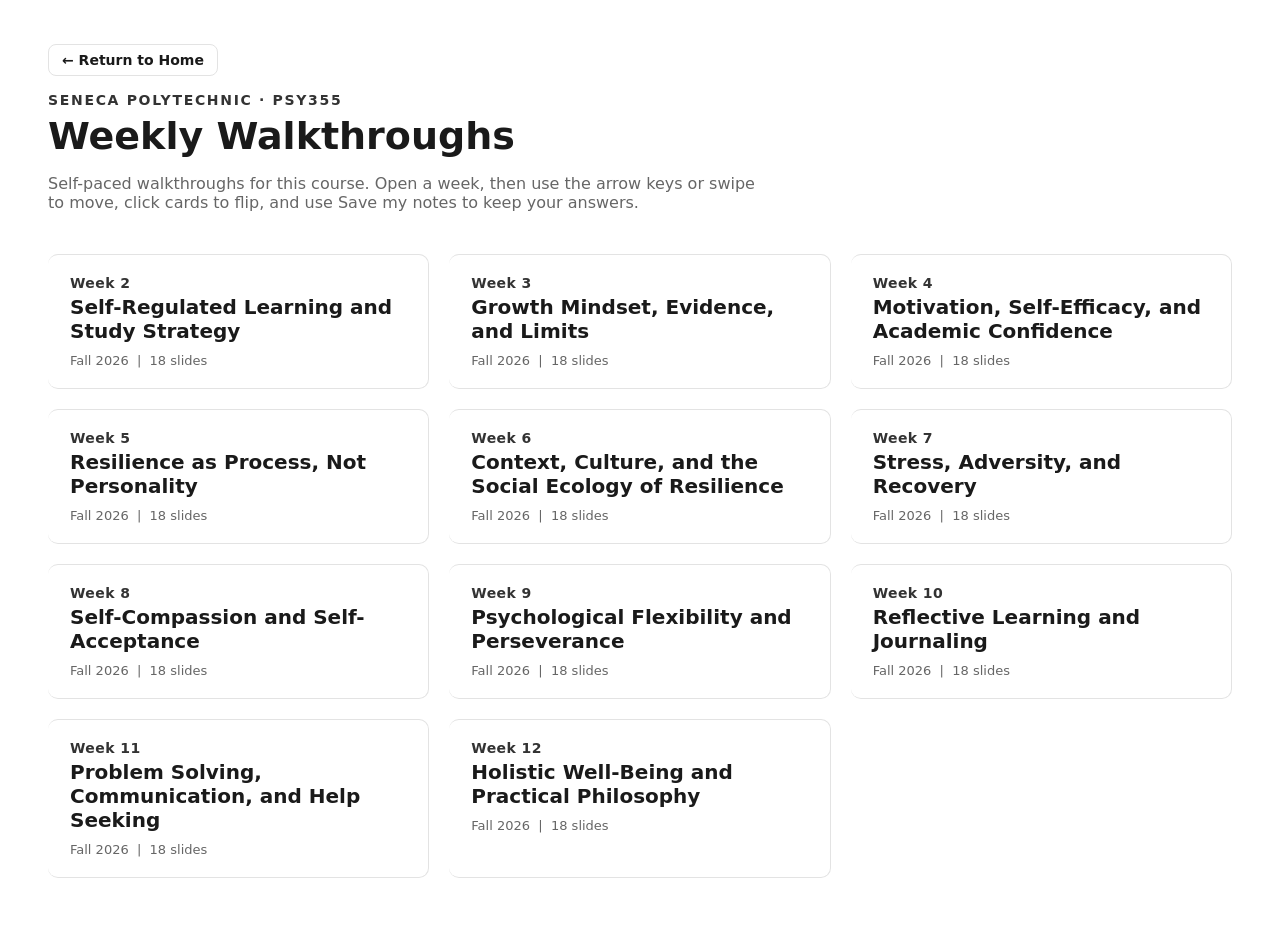
==== walkthroughs/index.html @ de6f99f3 "Walkthrough gallery: add Return to Home link back to the companion site" ====
<!DOCTYPE html>
<html lang="en">
<head>
<meta charset="utf-8">
<meta name="viewport" content="width=device-width, initial-scale=1.0">
<meta name="robots" content="noindex">
<title>PSY355 Weekly Walkthroughs</title>
<link rel="stylesheet" href="assets/seneca-deck.css?v=20260625195816">
<style>
  body { font-family: "IBM Plex Sans", system-ui, sans-serif; color: #333; margin: 0; background: #fff; }
  .bar { height: 10px; background: var(--seneca-red); }
  header { padding: 34px 48px 8px; }
  header .eyebrow { color: var(--seneca-red); font-weight: 700; letter-spacing: .12em; text-transform: uppercase; font-size: 14px; }
  header .homelink { display: inline-flex; align-items: center; gap: 7px; text-decoration: none; color: #1a1a1a; border: 1px solid #e3e3e3; border-radius: 8px; padding: 7px 13px; font-weight: 600; font-size: 14px; margin-bottom: 16px; }
  header .homelink:hover, header .homelink:focus-visible { border-color: var(--seneca-red); color: var(--seneca-red); outline: none; }
  header h1 { font-size: 38px; margin: 6px 0 4px; color: #1a1a1a; }
  header p { color: #666; max-width: 70ch; }
  .grid { display: grid; grid-template-columns: repeat(auto-fill, minmax(300px, 1fr)); gap: 20px; padding: 18px 48px 60px; }
  a.card { display: block; text-decoration: none; color: inherit; border: 1px solid #e3e3e3; border-left: 6px solid var(--seneca-red); border-radius: 10px; padding: 20px 22px; transition: box-shadow .15s, transform .15s; }
  a.card:hover, a.card:focus-visible { box-shadow: 0 8px 26px rgba(0,0,0,.12); transform: translateY(-2px); outline: none; }
  a.card .course { color: var(--seneca-red); font-weight: 700; font-size: 14px; letter-spacing: .03em; }
  a.card h2 { font-size: 20px; margin: 4px 0 10px; color: #1a1a1a; }
  a.card .meta { font-size: 13px; color: #666; }
</style>
</head>
<body>
<div class="bar"></div>
<header>
  <a class="homelink" href="../">&#8592; Return to Home</a>
  <div class="eyebrow">Seneca Polytechnic &middot; PSY355</div>
  <h1>Weekly Walkthroughs</h1>
  <p>Self-paced walkthroughs for this course. Open a week, then use the arrow keys or swipe to move, click cards to flip, and use Save my notes to keep your answers.</p>
</header>
<div class="grid">
  <a class="card" href="PSY355_Week02/index.html">
    <div class="course">Week 2</div>
    <h2>Self-Regulated Learning and Study Strategy</h2>
    <div class="meta">Fall 2026 &nbsp;|&nbsp; 18 slides</div>
  </a>
  <a class="card" href="PSY355_Week03/index.html">
    <div class="course">Week 3</div>
    <h2>Growth Mindset, Evidence, and Limits</h2>
    <div class="meta">Fall 2026 &nbsp;|&nbsp; 18 slides</div>
  </a>
  <a class="card" href="PSY355_Week04/index.html">
    <div class="course">Week 4</div>
    <h2>Motivation, Self-Efficacy, and Academic Confidence</h2>
    <div class="meta">Fall 2026 &nbsp;|&nbsp; 18 slides</div>
  </a>
  <a class="card" href="PSY355_Week05/index.html">
    <div class="course">Week 5</div>
    <h2>Resilience as Process, Not Personality</h2>
    <div class="meta">Fall 2026 &nbsp;|&nbsp; 18 slides</div>
  </a>
  <a class="card" href="PSY355_Week06/index.html">
    <div class="course">Week 6</div>
    <h2>Context, Culture, and the Social Ecology of Resilience</h2>
    <div class="meta">Fall 2026 &nbsp;|&nbsp; 18 slides</div>
  </a>
  <a class="card" href="PSY355_Week07/index.html">
    <div class="course">Week 7</div>
    <h2>Stress, Adversity, and Recovery</h2>
    <div class="meta">Fall 2026 &nbsp;|&nbsp; 18 slides</div>
  </a>
  <a class="card" href="PSY355_Week08/index.html">
    <div class="course">Week 8</div>
    <h2>Self-Compassion and Self-Acceptance</h2>
    <div class="meta">Fall 2026 &nbsp;|&nbsp; 18 slides</div>
  </a>
  <a class="card" href="PSY355_Week09/index.html">
    <div class="course">Week 9</div>
    <h2>Psychological Flexibility and Perseverance</h2>
    <div class="meta">Fall 2026 &nbsp;|&nbsp; 18 slides</div>
  </a>
  <a class="card" href="PSY355_Week10/index.html">
    <div class="course">Week 10</div>
    <h2>Reflective Learning and Journaling</h2>
    <div class="meta">Fall 2026 &nbsp;|&nbsp; 18 slides</div>
  </a>
  <a class="card" href="PSY355_Week11/index.html">
    <div class="course">Week 11</div>
    <h2>Problem Solving, Communication, and Help Seeking</h2>
    <div class="meta">Fall 2026 &nbsp;|&nbsp; 18 slides</div>
  </a>
  <a class="card" href="PSY355_Week12/index.html">
    <div class="course">Week 12</div>
    <h2>Holistic Well-Being and Practical Philosophy</h2>
    <div class="meta">Fall 2026 &nbsp;|&nbsp; 18 slides</div>
  </a>
</div>
<script>
  var GV = "20260625195816";
  fetch("version.json?cb=" + Math.random()).then(function (r) { return r.json(); }).then(function (j) {
    if (j && j.v && j.v !== GV && location.search.indexOf("v=" + j.v) < 0) location.replace(location.pathname + "?v=" + j.v);
  }).catch(function () {});
</script>
</body>
</html>
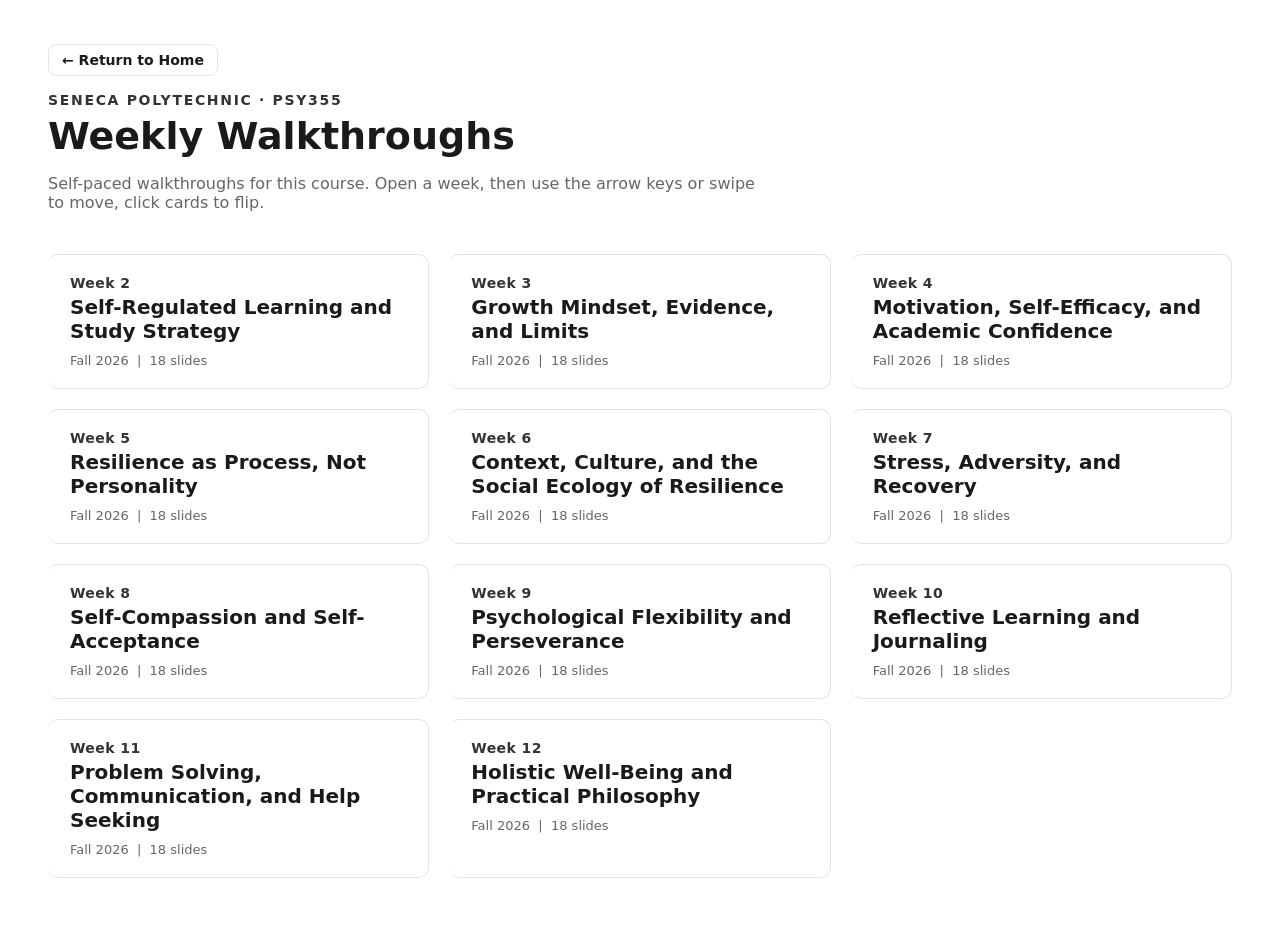
==== commit 55b784fb: "PSY355: drop stale Save my notes reference from walkthrough gallery copy The deck Save-my-notes feat" ====
--- a/walkthroughs/index.html
+++ b/walkthroughs/index.html
@@ -29,7 +29,7 @@
   <a class="homelink" href="../">&#8592; Return to Home</a>
   <div class="eyebrow">Seneca Polytechnic &middot; PSY355</div>
   <h1>Weekly Walkthroughs</h1>
-  <p>Self-paced walkthroughs for this course. Open a week, then use the arrow keys or swipe to move, click cards to flip, and use Save my notes to keep your answers.</p>
+  <p>Self-paced walkthroughs for this course. Open a week, then use the arrow keys or swipe to move, click cards to flip.</p>
 </header>
 <div class="grid">
   <a class="card" href="PSY355_Week02/index.html">
